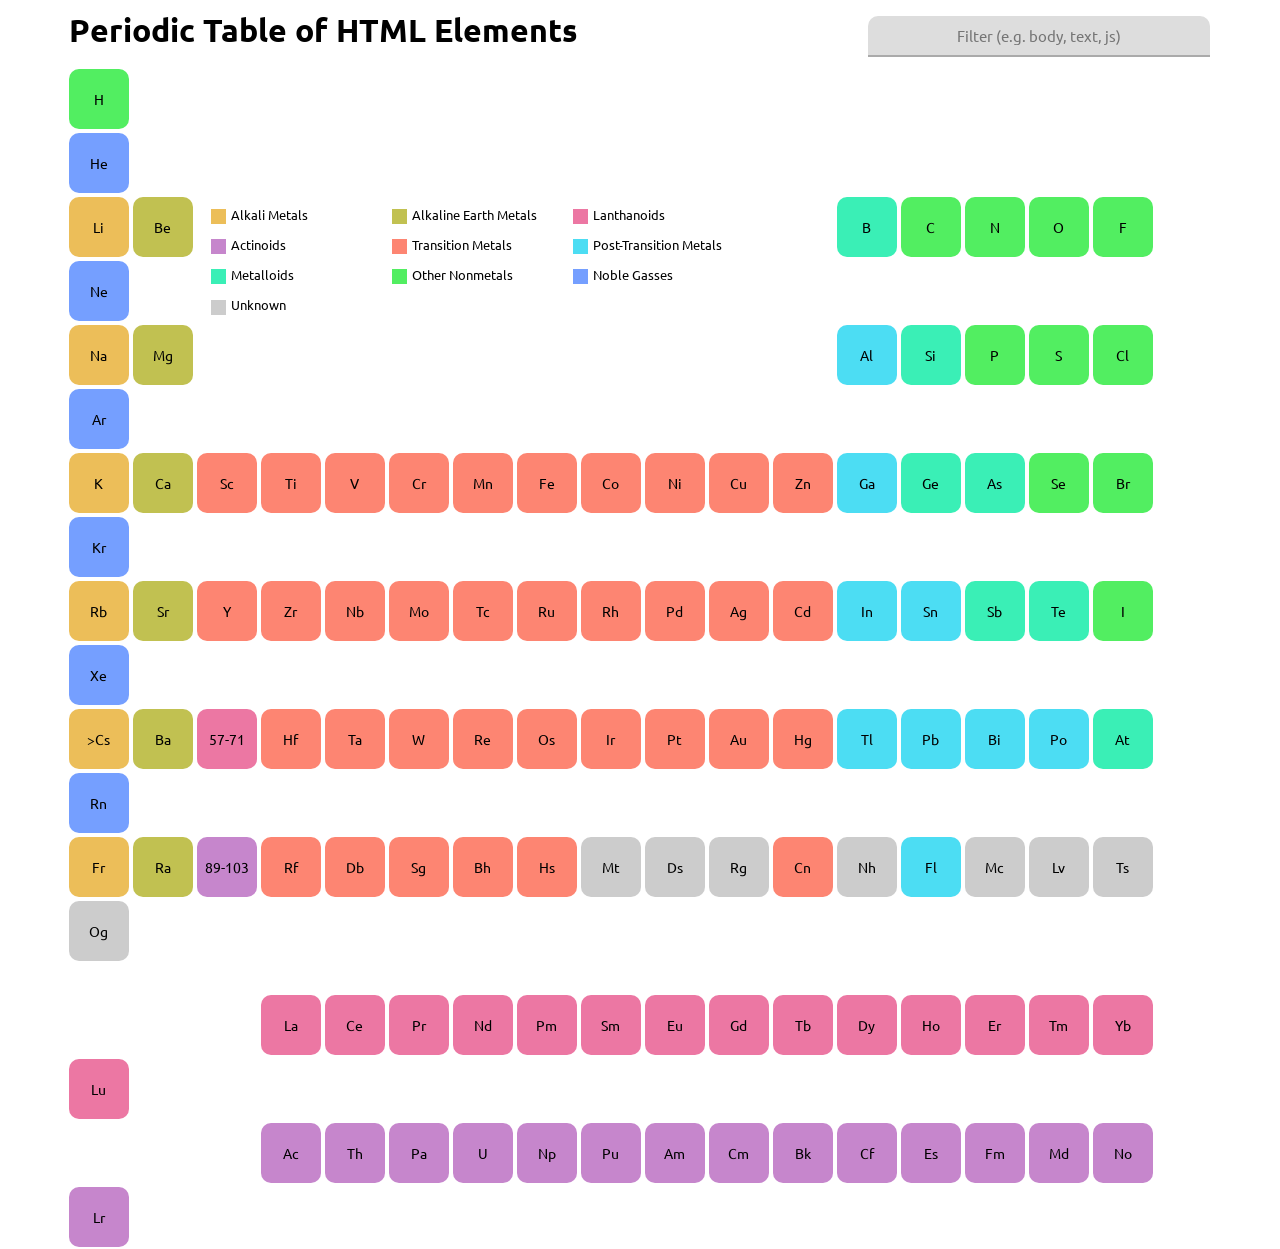
==== PerodicTableHmtl/index.html @ d9c45402 "v1" ====
<!DOCTYPE html>
<html lang="en">
<head>
<meta charset="utf-8">
<title>Periodic Table of HTML Elements</title>
<meta name="viewport" content="width=device-width, initial-scale=1">
<meta name="keywords" content="periodic table, html, learning, HTML5, tags">
<link rel="stylesheet" type="text/css" media="screen" href="main.css">
<link rel="stylesheet" href="plugin/prism/prism.css" />
<link rel="stylesheet" href="plugin/tooltipster/tooltipster.bundle.min.css" />
<link rel="stylesheet" href="plugin/tooltipster/tooltipster-sideTip-shadow.min.css" />
<link href="https://fonts.googleapis.com/css?family=Ubuntu&display=swap" rel="stylesheet">
</head>
<body>
<div class="table">
<div class="heading">
<h1 class="title">Periodic Table of HTML Elements</h1>
<input type="text" value placeholder="Filter (e.g. body, text, js)" id="query" />
</div>
<section class="row">
<div class="ele other-nonmetal" data-keywords="H;Hydrogen;">H</div>
<div class="ele empty"></div>
<div class="ele empty"></div>
<div class="ele empty"></div>
<div class="ele empty"></div>
<div class="ele empty"></div>
<div class="ele empty"></div>
<div class="ele empty"></div>
<div class="ele empty"></div>
<div class="ele empty"></div>
<div class="ele empty"></div>
<div class="ele empty"></div>
<div class="ele empty"></div>
<div class="ele empty"></div>
<div class="ele empty"></div>
<div class="ele empty"></div>
<div class="ele empty"></div>
<div class="ele noble-gas" data-keywords="He;Helium;">He</div>
</section>
<section class="row">
<div class="ele alkali" data-keywords="Li;Lithium;">Li</div>
<div class="ele alkaline-earth" data-keywords="Be;Beryllium;">Be</div>
<div class="ele empty"></div>
<div class="ele empty"></div>
<div class="ele empty"></div>
<div class="ele empty"></div>
<div class="ele empty"></div>
<div class="ele empty"></div>
<div class="ele empty"></div>
<div class="ele empty"></div>
<div class="ele empty"></div>
<div class="legend-box">
<div class="legend alkali" data-hover="alkali">Alkali Metals</div>
<div class="legend alkaline-earth" data-hover="alkaline-earth">Alkaline Earth Metals</div>
<div class="legend lanthanoid" data-hover="lanthanoid">Lanthanoids</div>
<div class="legend actinoid" data-hover="actinoid">Actinoids</div>
<div class="legend transition-metal" data-hover="transition-metal">Transition Metals</div>
<div class="legend post-transition-metal" data-hover="post-transition-metal">Post-Transition Metals</div>
<div class="legend metalloid" data-hover="metalloid">Metalloids</div>
<div class="legend other-nonmetal" data-hover="other-nonmetal">Other Nonmetals</div>
<div class="legend noble-gas" data-hover="noble-gas">Noble Gasses</div>
<div class="legend unknown" data-hover="unknown">Unknown</div>
</div>
<div class="ele empty"></div>
<div class="ele metalloid" data-keywords="B;Boron;">B</div>
<div class="ele other-nonmetal" data-keywords="C;Carbon;">C</div>
<div class="ele other-nonmetal" data-keywords="N;Nitrogen;">N</div>
<div class="ele other-nonmetal" data-keywords="O;Oxygen;">O</div>
<div class="ele other-nonmetal" data-keywords="F;Fluorine;">F</div>
<div class="ele noble-gas" data-keywords="Ne;Neon">Ne</div>
</section>
<section class="row">
<div class="ele alkali" data-keywords="Na;Sodium;">Na</div>
<div class="ele alkaline-earth" data-keywords="Mg;Magnesium;">Mg</div>
<div class="ele empty"></div>
<div class="ele empty"></div>
<div class="ele empty"></div>
<div class="ele empty"></div>
<div class="ele empty"></div>
<div class="ele empty"></div>
<div class="ele empty"></div>
<div class="ele empty"></div>
<div class="ele empty"></div>
<div class="ele empty"></div>
<div class="ele post-transition-metal" data-keywords="Al;Aluminium">Al</div>
<div class="ele metalloid" data-keywords="Si;Silicon">Si</div>
<div class="ele other-nonmetal" data-keywords="P;Phosphorus">P</div>
<div class="ele other-nonmetal" data-keywords="S;Sulfur">S</div>
<div class="ele other-nonmetal" data-keywords="Cl;Chlorine">Cl</div>
<div class="ele noble-gas" data-keywords="Ar;Argon">Ar</div>
</section>
<section class="row">
<div class="ele alkali" data-keywords="K;Potassium">K</div>
<div class="ele alkaline-earth" data-keywords="Ca;Calcium;">Ca</div>
<div class="ele transition-metal" data-keywords="Sc;Scandium;">Sc</div>
<div class="ele transition-metal"  data-keywords="Ti;Titanium">Ti</div>
<div class="ele transition-metal" data-keywords="V;Vanadium">V</div>
<div class="ele transition-metal" data-keywords="Cr;Chromium">Cr</div>
<div class="ele transition-metal" data-keywords="Mn;Manganese">Mn</div>
<div class="ele transition-metal" data-keywords="Fe;Iron">Fe</div>
<div class="ele transition-metal" data-keywords="Co;Cobalt">Co</div>
<div class="ele transition-metal" data-keywords="Ni;Nickel">Ni</div>
<div class="ele transition-metal" data-keywords="Cu;Copper">Cu</div>
<div class="ele transition-metal" data-keywords="Zn;Zinc">Zn</div>
<div class="ele post-transition-metal" data-keywords="Ga;Gallium;">Ga</div>
<div class="ele metalloid" data-keywords="Ge;Germanium">Ge</div>
<div class="ele metalloid" data-keywords="As;Arsenic">As</div>
<div class="ele other-nonmetal" data-keywords="Se;Selenium">Se</div>
<div class="ele other-nonmetal" data-keywords="Br;Bromine">Br</div>
<div class="ele noble-gas" data-keywords="Kr;Krypton">Kr</div>
</section>
<section class="row">
<div class="ele alkali" data-keywords="Rb;Rubidium">Rb</div>
<div class="ele alkaline-earth" data-keywords="Sr;Strontium">Sr</div>
<div class="ele transition-metal" data-keywords="Y;Yttrium">Y</div>
<div class="ele transition-metal" data-keywords="Zr;Zirconium">Zr</div>
<div class="ele transition-metal" data-keywords="Nb;Niobium">Nb</div>
<div class="ele transition-metal" data-keywords="Mo;Molybdenum">Mo</div>
<div class="ele transition-metal" data-keywords="Tc;Technetium">Tc</div>
<div class="ele transition-metal" data-keywords="Ru;Ruthenium">Ru</div>
<div class="ele transition-metal" data-keywords="Rh;Rhodium">Rh</div>
<div class="ele transition-metal" data-keywords="Pd;Palladium">Pd</div>
<div class="ele transition-metal" data-keywords="Ag;Silver">Ag</div>
<div class="ele transition-metal" data-keywords="Cd;Cadmium">Cd</div>
<div class="ele post-transition-metal" data-keywords="In;Indium">In</div>
<div class="ele post-transition-metal" data-keywords="Sn;Tin">Sn</div>
<div class="ele metalloid" data-keywords="Sb;Antimony">Sb</div>
<div class="ele metalloid" data-keywords="Te;Tellurium">Te</div>
<div class="ele other-nonmetal" data-keywords="I;Iodine">I</div>
<div class="ele noble-gas" data-keywords="Xe;Xenon">Xe</div>
</section>
<section class="row">
<div class="ele alkali" data-keywords="Cs;Caesium">>Cs</div>
<div class="ele alkaline-earth" data-keywords="Ba;Barium">Ba</div>
<div class="ele lanthanoid" data-keywords="Lanthanoid">57-71</div>
<div class="ele transition-metal" data-keywords="Hf;Hafnium">Hf</div>
<div class="ele transition-metal" data-keywords="Ta;Tantalum">Ta</div>
<div class="ele transition-metal" data-keywords="W;Tungsten">W</div>
<div class="ele transition-metal" data-keywords="Re;Rhenium">Re</div>
<div class="ele transition-metal" data-keywords="Os;Osmium">Os</div>
<div class="ele transition-metal" data-keywords="Ir;Iridium">Ir</div>
<div class="ele transition-metal" data-keywords="Pt;Platinum">Pt</div>
<div class="ele transition-metal" data-keywords="Au;Gold">Au</div>
<div class="ele transition-metal" data-keywords="Hg;Mercury">Hg</div>
<div class="ele post-transition-metal" data-keywords="Tl;Thallium">Tl</div>
<div class="ele post-transition-metal" data-keywords="Pb;Lead;">Pb</div>
<div class="ele post-transition-metal" data-keywords="Bi;Bismuth">Bi</div>
<div class="ele post-transition-metal" data-keywords="Po;Polonium">Po</div>
<div class="ele metalloid" data-keywords="At;Astatine">At</div>
<div class="ele noble-gas" data-keywords="Rn;Radon">Rn</div>
</section>
<section class="row">
<div class="ele alkali" data-keywords="Fr;Francium">Fr</div>
<div class="ele alkaline-earth" data-keywords="Ra;Radium">Ra</div>
<div class="ele actinoid" data-keywords="Actinoid">89-103</div>
<div class="ele transition-metal" data-keywords="Rf;Rutherfordium">Rf</div>
<div class="ele transition-metal" data-keywords="Db;Dubnium">Db</div>
<div class="ele transition-metal" data-keywords="Sg;Seaborgium">Sg</div>
<div class="ele transition-metal" data-keywords="Bh;Bohrium">Bh</div>
<div class="ele transition-metal" data-keywords="Hs;Hassium">Hs</div>
<div class="ele unknown" data-keywords="Mt;Meitnerium">Mt</div>
<div class="ele unknown" data-keywords="Ds;Darmstadtium">Ds</div>
<div class="ele unknown" data-keywords="Rg;Roentgenium">Rg</div>
<div class="ele transition-metal" data-keywords="Cn;Copernicium">Cn</div>
<div class="ele unknown" data-keywords="Nh;Nihonium">Nh</div>
<div class="ele post-transition-metal" data-keywords="Fl;Flerovium">Fl</div>
<div class="ele unknown" data-keywords="Mc;Moscovium">Mc</div>
<div class="ele unknown" data-keywords="Lv;Livermorium">Lv</div>
<div class="ele unknown" data-keywords="Ts;Tennessine">Ts</div>
<div class="ele unknown" data-keywords="Og;Oganesson">Og</div>
</section>

<section class="row" style="margin-top: 30px;">
<div class="ele empty"></div>
<div class="ele empty"></div>
<div class="ele empty"></div>
<div class="ele lanthanoid" data-keywords="">La</div>
<div class="ele lanthanoid" data-keywords="">Ce</div>
<div class="ele lanthanoid" data-keywords="">Pr</div>
<div class="ele lanthanoid" data-keywords="">Nd</div>
<div class="ele lanthanoid" data-keywords="">Pm</div>
<div class="ele lanthanoid" data-keywords="">Sm</div>
<div class="ele lanthanoid" data-keywords="">Eu</div>
<div class="ele lanthanoid" data-keywords="">Gd</div>
<div class="ele lanthanoid" data-keywords="">Tb</div>
<div class="ele lanthanoid" data-keywords="">Dy</div>
<div class="ele lanthanoid" data-keywords="">Ho</div>
<div class="ele lanthanoid" data-keywords="">Er</div>
<div class="ele lanthanoid" data-keywords="">Tm</div>
<div class="ele lanthanoid" data-keywords="">Yb</div>
<div class="ele lanthanoid" data-keywords="">Lu</div>
</section>
<section class="row">
<div class="ele empty"></div>
<div class="ele empty"></div>
<div class="ele empty"></div>
<div class="ele actinoid" data-keywords="">Ac</div>
<div class="ele actinoid" data-keywords="">Th</div>
<div class="ele actinoid" data-keywords="">Pa</div>
<div class="ele actinoid" data-keywords="">U</div>
<div class="ele actinoid" data-keywords="">Np</div>
<div class="ele actinoid" data-keywords="">Pu</div>
<div class="ele actinoid" data-keywords="">Am</div>
<div class="ele actinoid" data-keywords="">Cm</div>
<div class="ele actinoid" data-keywords="">Bk</div>
<div class="ele actinoid" data-keywords="">Cf</div>
<div class="ele actinoid" data-keywords="">Es</div>
<div class="ele actinoid" data-keywords="">Fm</div>
<div class="ele actinoid" data-keywords="">Md</div>
<div class="ele actinoid" data-keywords="">No</div>
<div class="ele actinoid" data-keywords="">Lr</div>
</section>
</div>
<script type="text/javascript" src="plugin/jquery-3.4.1.min.js"></script>
<script type="text/javascript" src="plugin/prism/prism.js"></script>
<script type="text/javascript" src="plugin/tooltipster/tooltipster.bundle.min.js"></script>
<script type="text/javascript" src="main.js"></script>
</body>
</html>
---- PerodicTableHmtl/main.css ----
body {
  margin: 0;
}
* {
  font-family: ubuntu, sans-serif;
}
section.row {
  position: relative;
}
.heading {
  margin: 10px 0;
}
.title {
  display: inline-block;
  margin: 0;
  width: calc(70% - 5px);
}
#query {
  background: #ddd;
  border: none;
  border-bottom: 2px solid #aaa;
  border-top-left-radius: 10px;
  border-top-right-radius: 10px;
  font-size: 15px;
  margin: 0 auto;
  outline: none;
  padding: 10px 0;
  text-align: center;
  width: 30%;
}
.table {
  margin: auto;
  width: 1143px;
}
.ele {
  position: relative;
  border-radius: 10px;
  cursor: pointer;
  display: inline-block;
  font-size: 14px;
  height: 60px;
  line-height: 60px;
  margin: 2px 0;
  text-align: center;
  vertical-align: middle;
  width: 60px;
  transition: all 0.15s ease-in-out;
  -webkit-user-select: none;
  user-select: none; /* Safari */
}
.ele.empty {
  cursor: default;
}
.legend-box {
  display: inline-block;
  padding: 0 14px;
  vertical-align: middle;
  width: 540px;
  position: absolute;
  left: 128px;
  top: 5px;
  height: 120px;
  z-index: 100;
}
.ele:not(.empty):not(.ele-selected):not(.ele-fade):hover {
  transform: scale(1.2);
  box-shadow: 0 0 0 3px rgba(0, 0, 0, 0.5);
  z-index: 100;
}
.ele.ele-selected {
  border-radius: 50%;
  box-shadow: 0 0 0 3px rgba(0, 0, 0, 0.5);
  transform: scale(2);
  z-index: 200;
}
.ele.ele-fade {
  background: gray !important;
  opacity: 0.2;
}
.legend {
  cursor: pointer;
  display: inline-block;
  font-size: 13px;
  padding: 6px 0;
  width: 30%;
  margin-right: 15px;
}
.legend::before {
  content: " ";
  display: inline-block;
  height: 15px;
  margin-right: 5px;
  vertical-align: middle;
  width: 15px;
}

.ele.alkali,
.legend.alkali::before {
  background: #ecbe59;
}
.ele.alkaline-earth,
.legend.alkaline-earth::before {
  background: #c1c151;
}
.ele.lanthanoid,
.legend.lanthanoid::before {
  background: #ec77a3;
}
.ele.actinoid,
.legend.actinoid::before {
  background: #c686cc;
}
.ele.transition-metal,
.legend.transition-metal::before {
  background: #fd8572;
}
.ele.post-transition-metal,
.legend.post-transition-metal::before {
  background: #4cddf3;
}
.ele.metalloid,
.legend.metalloid::before {
  background: #3aefb6;
}
.ele.other-nonmetal,
.legend.other-nonmetal::before {
  background: #52ee61;
}
.ele.noble-gas,
.legend.noble-gas::before {
  background: #759fff;
}
.ele.unknown,
.legend.unknown::before {
  background: #cccccc;
}


.credits {
  margin-top: 15px;
  text-align: center;
}
.ele-details {
  padding: 20px 0;
  color: #000;
}
.ele-name {
  margin: 0 0 12px;
}
.ele-name-origin {
  flex: 1 1;
  margin: 0 0 12px;
}
.ele-desc {
  font-family: Consolas, monospace;
  padding: 0 0 12px;
  letter-spacing: -0.7px;
  word-wrap: break-word;
}
.ele-addtional-infos {
  list-style: none;
  margin: 4px 0 0;
  padding: 0;
}
.ele-addtional-info {
  margin: 0;
  padding: 0;
  display: inline-block;
}
.ele-btn {
  text-decoration: none;
  background: #5bc0de;
  border-radius: 2px;
  -webkit-box-shadow: 1px 1px 1px rbga(0, 0, 0, 0.2);
  box-shadow: 1px 1px 1px rbga(0, 0, 0, 0.2);
  color: var(--button-text-color);
  font-weight: 700;
  display: inline-block;
  margin: 0 8px 8px 0;
  padding: 8px 12px;
}
---- PerodicTableHmtl/plugin/tooltipster/tooltipster.bundle.min.css ----
.tooltipster-fall,.tooltipster-grow.tooltipster-show{-webkit-transition-timing-function:cubic-bezier(.175,.885,.32,1);-moz-transition-timing-function:cubic-bezier(.175,.885,.32,1.15);-ms-transition-timing-function:cubic-bezier(.175,.885,.32,1.15);-o-transition-timing-function:cubic-bezier(.175,.885,.32,1.15)}.tooltipster-base{display:flex;pointer-events:none;position:absolute}.tooltipster-box{flex:1 1 auto}.tooltipster-content{box-sizing:border-box;max-height:100%;max-width:100%;overflow:auto}.tooltipster-ruler{bottom:0;left:0;overflow:hidden;position:fixed;right:0;top:0;visibility:hidden}.tooltipster-fade{opacity:0;-webkit-transition-property:opacity;-moz-transition-property:opacity;-o-transition-property:opacity;-ms-transition-property:opacity;transition-property:opacity}.tooltipster-fade.tooltipster-show{opacity:1}.tooltipster-grow{-webkit-transform:scale(0,0);-moz-transform:scale(0,0);-o-transform:scale(0,0);-ms-transform:scale(0,0);transform:scale(0,0);-webkit-transition-property:-webkit-transform;-moz-transition-property:-moz-transform;-o-transition-property:-o-transform;-ms-transition-property:-ms-transform;transition-property:transform;-webkit-backface-visibility:hidden}.tooltipster-grow.tooltipster-show{-webkit-transform:scale(1,1);-moz-transform:scale(1,1);-o-transform:scale(1,1);-ms-transform:scale(1,1);transform:scale(1,1);-webkit-transition-timing-function:cubic-bezier(.175,.885,.32,1.15);transition-timing-function:cubic-bezier(.175,.885,.32,1.15)}.tooltipster-swing{opacity:0;-webkit-transform:rotateZ(4deg);-moz-transform:rotateZ(4deg);-o-transform:rotateZ(4deg);-ms-transform:rotateZ(4deg);transform:rotateZ(4deg);-webkit-transition-property:-webkit-transform,opacity;-moz-transition-property:-moz-transform;-o-transition-property:-o-transform;-ms-transition-property:-ms-transform;transition-property:transform}.tooltipster-swing.tooltipster-show{opacity:1;-webkit-transform:rotateZ(0);-moz-transform:rotateZ(0);-o-transform:rotateZ(0);-ms-transform:rotateZ(0);transform:rotateZ(0);-webkit-transition-timing-function:cubic-bezier(.23,.635,.495,1);-webkit-transition-timing-function:cubic-bezier(.23,.635,.495,2.4);-moz-transition-timing-function:cubic-bezier(.23,.635,.495,2.4);-ms-transition-timing-function:cubic-bezier(.23,.635,.495,2.4);-o-transition-timing-function:cubic-bezier(.23,.635,.495,2.4);transition-timing-function:cubic-bezier(.23,.635,.495,2.4)}.tooltipster-fall{-webkit-transition-property:top;-moz-transition-property:top;-o-transition-property:top;-ms-transition-property:top;transition-property:top;-webkit-transition-timing-function:cubic-bezier(.175,.885,.32,1.15);transition-timing-function:cubic-bezier(.175,.885,.32,1.15)}.tooltipster-fall.tooltipster-initial{top:0!important}.tooltipster-fall.tooltipster-dying{-webkit-transition-property:all;-moz-transition-property:all;-o-transition-property:all;-ms-transition-property:all;transition-property:all;top:0!important;opacity:0}.tooltipster-slide{-webkit-transition-property:left;-moz-transition-property:left;-o-transition-property:left;-ms-transition-property:left;transition-property:left;-webkit-transition-timing-function:cubic-bezier(.175,.885,.32,1);-webkit-transition-timing-function:cubic-bezier(.175,.885,.32,1.15);-moz-transition-timing-function:cubic-bezier(.175,.885,.32,1.15);-ms-transition-timing-function:cubic-bezier(.175,.885,.32,1.15);-o-transition-timing-function:cubic-bezier(.175,.885,.32,1.15);transition-timing-function:cubic-bezier(.175,.885,.32,1.15)}.tooltipster-slide.tooltipster-initial{left:-40px!important}.tooltipster-slide.tooltipster-dying{-webkit-transition-property:all;-moz-transition-property:all;-o-transition-property:all;-ms-transition-property:all;transition-property:all;left:0!important;opacity:0}@keyframes tooltipster-fading{0%{opacity:0}100%{opacity:1}}.tooltipster-update-fade{animation:tooltipster-fading .4s}@keyframes tooltipster-rotating{25%{transform:rotate(-2deg)}75%{transform:rotate(2deg)}100%{transform:rotate(0)}}.tooltipster-update-rotate{animation:tooltipster-rotating .6s}@keyframes tooltipster-scaling{50%{transform:scale(1.1)}100%{transform:scale(1)}}.tooltipster-update-scale{animation:tooltipster-scaling .6s}.tooltipster-sidetip .tooltipster-box{background:#565656;border:2px solid #000;border-radius:4px}.tooltipster-sidetip.tooltipster-bottom .tooltipster-box{margin-top:8px}.tooltipster-sidetip.tooltipster-left .tooltipster-box{margin-right:8px}.tooltipster-sidetip.tooltipster-right .tooltipster-box{margin-left:8px}.tooltipster-sidetip.tooltipster-top .tooltipster-box{margin-bottom:8px}.tooltipster-sidetip .tooltipster-content{color:#fff;line-height:18px;padding:6px 14px}.tooltipster-sidetip .tooltipster-arrow{overflow:hidden;position:absolute}.tooltipster-sidetip.tooltipster-bottom .tooltipster-arrow{height:10px;margin-left:-10px;top:0;width:20px}.tooltipster-sidetip.tooltipster-left .tooltipster-arrow{height:20px;margin-top:-10px;right:0;top:0;width:10px}.tooltipster-sidetip.tooltipster-right .tooltipster-arrow{height:20px;margin-top:-10px;left:0;top:0;width:10px}.tooltipster-sidetip.tooltipster-top .tooltipster-arrow{bottom:0;height:10px;margin-left:-10px;width:20px}.tooltipster-sidetip .tooltipster-arrow-background,.tooltipster-sidetip .tooltipster-arrow-border{height:0;position:absolute;width:0}.tooltipster-sidetip .tooltipster-arrow-background{border:10px solid transparent}.tooltipster-sidetip.tooltipster-bottom .tooltipster-arrow-background{border-bottom-color:#565656;left:0;top:3px}.tooltipster-sidetip.tooltipster-left .tooltipster-arrow-background{border-left-color:#565656;left:-3px;top:0}.tooltipster-sidetip.tooltipster-right .tooltipster-arrow-background{border-right-color:#565656;left:3px;top:0}.tooltipster-sidetip.tooltipster-top .tooltipster-arrow-background{border-top-color:#565656;left:0;top:-3px}.tooltipster-sidetip .tooltipster-arrow-border{border:10px solid transparent;left:0;top:0}.tooltipster-sidetip.tooltipster-bottom .tooltipster-arrow-border{border-bottom-color:#000}.tooltipster-sidetip.tooltipster-left .tooltipster-arrow-border{border-left-color:#000}.tooltipster-sidetip.tooltipster-right .tooltipster-arrow-border{border-right-color:#000}.tooltipster-sidetip.tooltipster-top .tooltipster-arrow-border{border-top-color:#000}.tooltipster-sidetip .tooltipster-arrow-uncropped{position:relative}.tooltipster-sidetip.tooltipster-bottom .tooltipster-arrow-uncropped{top:-10px}.tooltipster-sidetip.tooltipster-right .tooltipster-arrow-uncropped{left:-10px}
---- PerodicTableHmtl/plugin/tooltipster/tooltipster-sideTip-shadow.min.css ----
.tooltipster-sidetip.tooltipster-shadow .tooltipster-box{border:none;border-radius:5px;background:#fff;box-shadow:0 0 10px 6px rgba(0,0,0,.1)}.tooltipster-sidetip.tooltipster-shadow.tooltipster-bottom .tooltipster-box{margin-top:6px}.tooltipster-sidetip.tooltipster-shadow.tooltipster-left .tooltipster-box{margin-right:6px}.tooltipster-sidetip.tooltipster-shadow.tooltipster-right .tooltipster-box{margin-left:6px}.tooltipster-sidetip.tooltipster-shadow.tooltipster-top .tooltipster-box{margin-bottom:6px}.tooltipster-sidetip.tooltipster-shadow .tooltipster-content{color:#8d8d8d}.tooltipster-sidetip.tooltipster-shadow .tooltipster-arrow{height:6px;margin-left:-6px;width:12px}.tooltipster-sidetip.tooltipster-shadow.tooltipster-left .tooltipster-arrow,.tooltipster-sidetip.tooltipster-shadow.tooltipster-right .tooltipster-arrow{height:12px;margin-left:0;margin-top:-6px;width:6px}.tooltipster-sidetip.tooltipster-shadow .tooltipster-arrow-background{display:none}.tooltipster-sidetip.tooltipster-shadow .tooltipster-arrow-border{border:6px solid transparent}.tooltipster-sidetip.tooltipster-shadow.tooltipster-bottom .tooltipster-arrow-border{border-bottom-color:#fff}.tooltipster-sidetip.tooltipster-shadow.tooltipster-left .tooltipster-arrow-border{border-left-color:#fff}.tooltipster-sidetip.tooltipster-shadow.tooltipster-right .tooltipster-arrow-border{border-right-color:#fff}.tooltipster-sidetip.tooltipster-shadow.tooltipster-top .tooltipster-arrow-border{border-top-color:#fff}.tooltipster-sidetip.tooltipster-shadow.tooltipster-bottom .tooltipster-arrow-uncropped{top:-6px}.tooltipster-sidetip.tooltipster-shadow.tooltipster-right .tooltipster-arrow-uncropped{left:-6px}
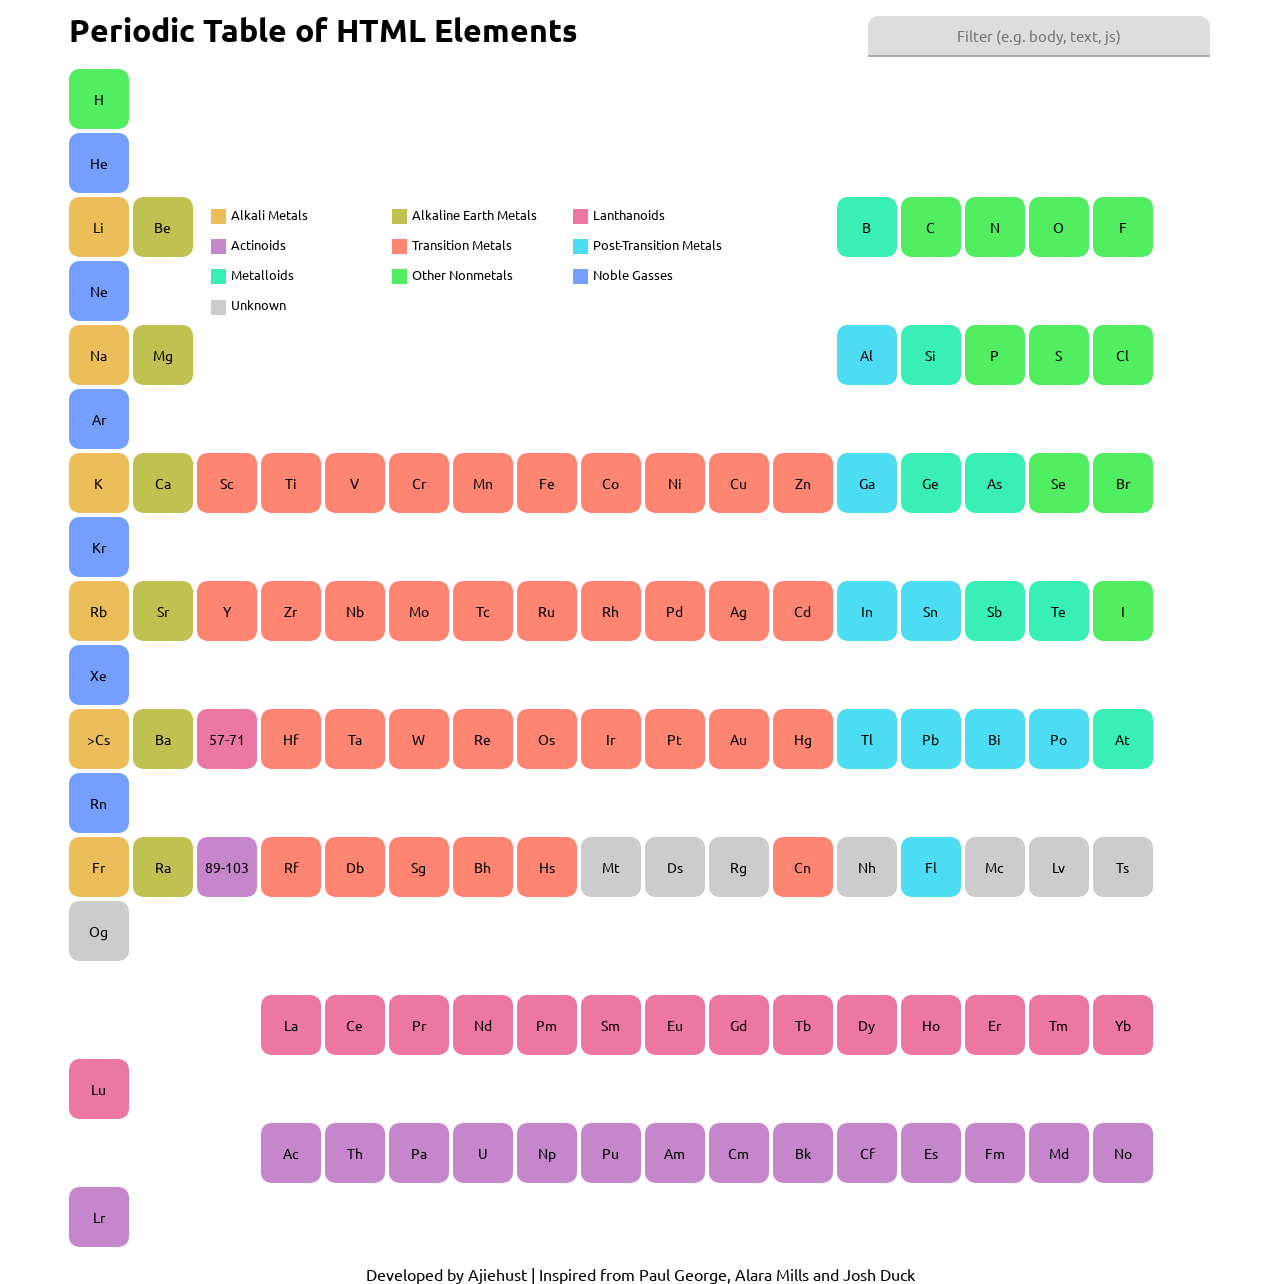
==== commit 21b7fbd4: "add credits" ====
--- a/PerodicTableHmtl/index.html
+++ b/PerodicTableHmtl/index.html
@@ -211,6 +211,7 @@
 <div class="ele actinoid" data-keywords="">Lr</div>
 </section>
 </div>
+<div class="credits">Developed by Ajiehust  | Inspired from Paul George, Alara Mills and Josh Duck</div>
 <script type="text/javascript" src="plugin/jquery-3.4.1.min.js"></script>
 <script type="text/javascript" src="plugin/prism/prism.js"></script>
 <script type="text/javascript" src="plugin/tooltipster/tooltipster.bundle.min.js"></script>
